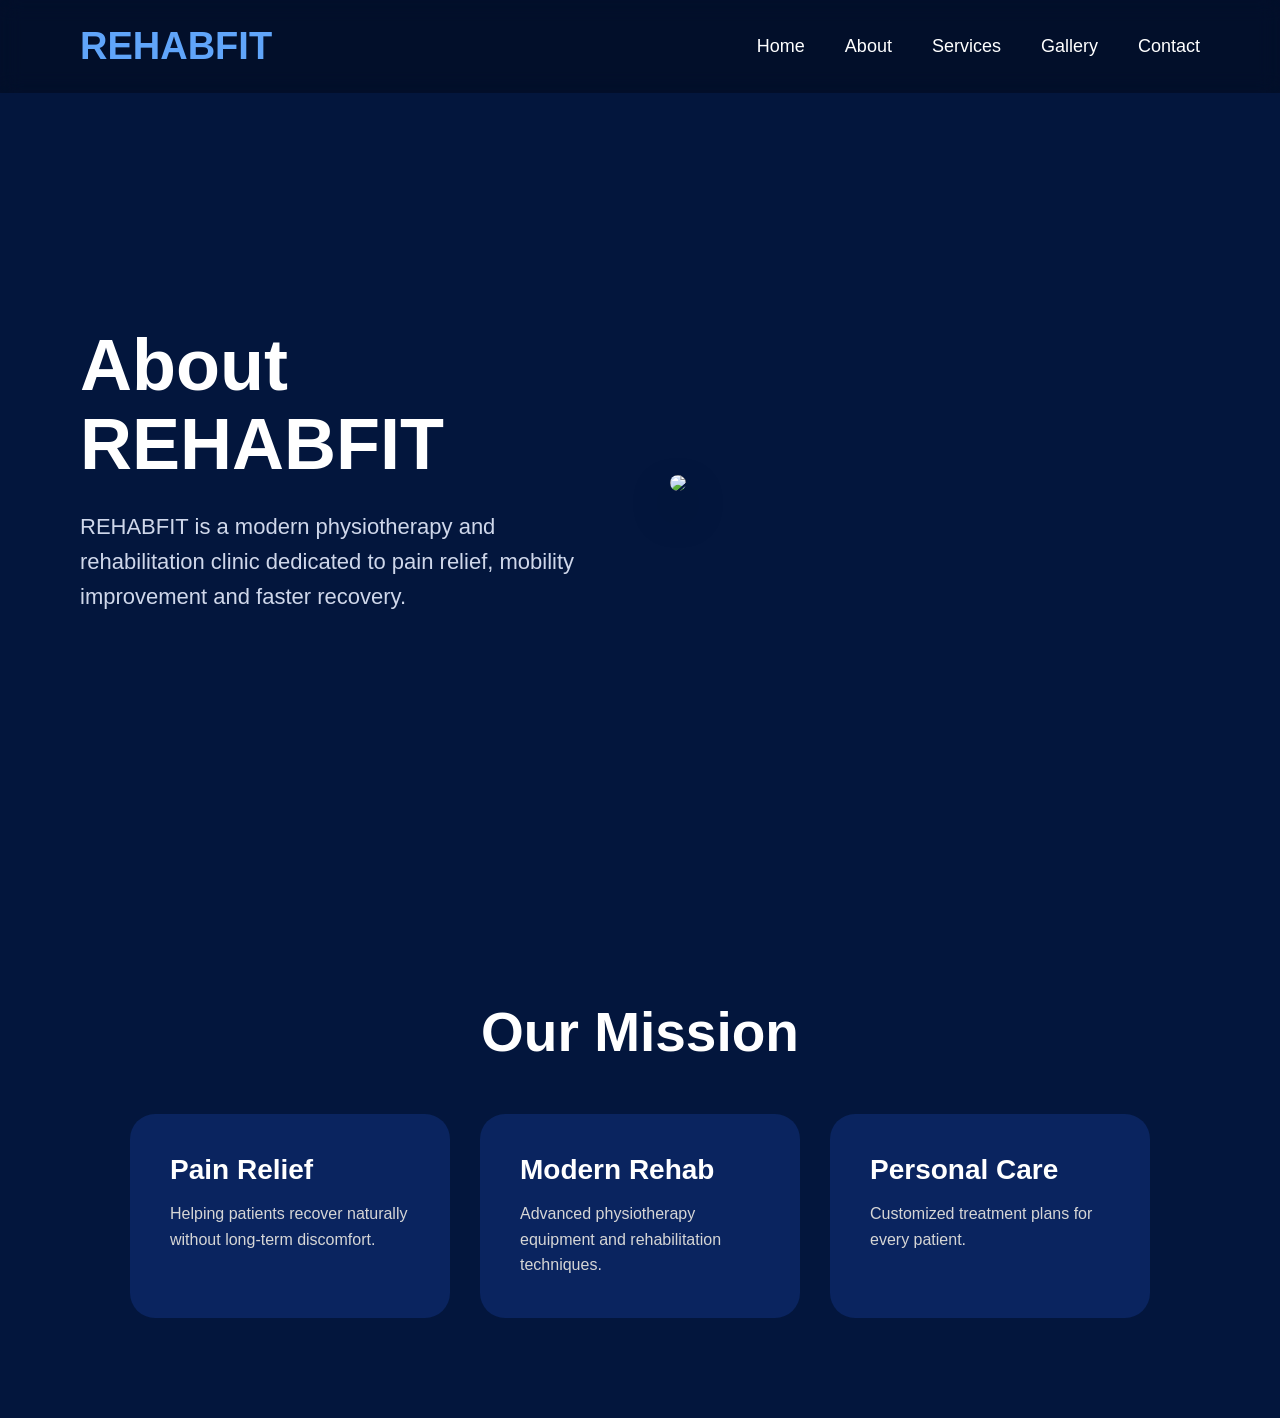
==== about.html @ e2314709 "Fixed counters and Learn More button" ====
<!DOCTYPE html>
<html lang="en">
<head>
  <meta charset="UTF-8" />
  <meta name="viewport" content="width=device-width, initial-scale=1.0"/>
  <title>About REHABFIT</title>

  <link rel="stylesheet" href="style.css">
</head>

<body>

<header>
  <nav class="navbar">
    <h1 class="logo">REHABFIT</h1>

    <ul class="nav-links">
      <li><a href="index.html">Home</a></li>
      <li><a href="about.html">About</a></li>
      <li><a href="services.html">Services</a></li>
      <li><a href="gallery.html">Gallery</a></li>
      <li><a href="contact.html">Contact</a></li>
    </ul>
  </nav>
</header>

<section class="hero">

  <div class="hero-text">
    <h2>About REHABFIT</h2>

    <p>
      REHABFIT is a modern physiotherapy and rehabilitation clinic
      dedicated to pain relief, mobility improvement and faster recovery.
    </p>
  </div>

  <div class="hero-image">
    <img src="https://images.unsplash.com/photo-1576091160399-112ba8d25d1d?q=80&w=1200&auto=format&fit=crop">
  </div>

</section>

<section class="services">

  <h2>Our Mission</h2>

  <div class="service-boxes">

    <div class="card">
      <h3>Pain Relief</h3>
      <p>Helping patients recover naturally without long-term discomfort.</p>
    </div>

    <div class="card">
      <h3>Modern Rehab</h3>
      <p>Advanced physiotherapy equipment and rehabilitation techniques.</p>
    </div>

    <div class="card">
      <h3>Personal Care</h3>
      <p>Customized treatment plans for every patient.</p>
    </div>

  </div>

</section>

</body>
</html>
---- style.css ----
*{
    margin:0;
    padding:0;
    box-sizing:border-box;
    font-family:Arial, Helvetica, sans-serif;
    scroll-behavior:smooth;
}

body{
    background:#03163d;
    color:white;
    overflow-x:hidden;
}

/* NAVBAR */

.navbar{
    position:fixed;
    top:0;
    width:100%;
    display:flex;
    justify-content:space-between;
    align-items:center;
    padding:25px 80px;
    background:rgba(0,0,0,0.3);
    backdrop-filter:blur(10px);
    z-index:1000;
}

.logo{
    font-size:38px;
    font-weight:bold;
    color:#60a5fa;
}

.nav-links{
    display:flex;
    list-style:none;
    gap:40px;
}

.nav-links a{
    text-decoration:none;
    color:white;
    font-size:18px;
    transition:0.3s;
}

.nav-links a:hover{
    color:#60a5fa;
}

/* HERO */

.hero{
    min-height:100vh;
    display:flex;
    justify-content:space-between;
    align-items:center;
    padding:150px 80px 80px;
    gap:60px;
}

.hero-text{
    width:50%;
    animation:slideLeft 1s ease;
}

.hero-text h2{
    font-size:72px;
    line-height:1.1;
    margin-bottom:25px;
}

.hero-text p{
    font-size:22px;
    color:#cfd7ea;
    margin-bottom:30px;
    line-height:1.6;
}

.hero-text button{
    padding:18px 40px;
    border:none;
    border-radius:40px;
    background:#3b82f6;
    color:white;
    font-size:18px;
    cursor:pointer;
    transition:0.3s;
}

.hero-text button:hover{
    transform:translateY(-5px);
    box-shadow:0 10px 30px rgba(59,130,246,0.4);
}

.hero-image{
    width:50%;
    animation:slideRight 1s ease;
}

.hero-image img{
    width:100%;
    border-radius:30px;
    box-shadow:0 20px 40px rgba(0,0,0,0.4);
}

/* SERVICES */

.services{
    padding:100px 80px;
}

.services h2{
    font-size:55px;
    margin-bottom:50px;
    text-align:center;
}

.service-boxes{
    display:flex;
    gap:30px;
    flex-wrap:wrap;
    justify-content:center;
}

.card{
    background:#0a245f;
    padding:40px;
    border-radius:25px;
    width:320px;
    transition:0.4s;
}

.card:hover{
    transform:translateY(-10px);
    background:#12347d;
}

.card h3{
    font-size:28px;
    margin-bottom:15px;
}

.card p{
    color:#d6d6d6;
    line-height:1.6;
}

/* ABOUT */

.about{
    display:flex;
    align-items:center;
    gap:60px;
    padding:100px 80px;
}

.about-image{
    width:50%;
}

.about-image img{
    width:100%;
    border-radius:25px;
}

.about-text{
    width:50%;
}

.about-text h2{
    font-size:55px;
    margin-bottom:20px;
}

.about-text p{
    font-size:20px;
    line-height:1.8;
    margin-bottom:30px;
    color:#d6d6d6;
}

.about-text button{
    padding:18px 40px;
    border:none;
    border-radius:40px;
    background:#3b82f6;
    color:white;
    font-size:18px;
}

/* TESTIMONIALS */

.testimonials{
    padding:100px 80px;
    text-align:center;
}

.testimonials h2{
    font-size:55px;
    margin-bottom:60px;
}

.review-container{
    display:flex;
    gap:30px;
    justify-content:center;
    flex-wrap:wrap;
}

.review{
    background:#0a245f;
    padding:35px;
    border-radius:25px;
    width:320px;
}

.review p{
    color:#d6d6d6;
    line-height:1.7;
    margin-bottom:20px;
}

.review h4{
    color:#60a5fa;
}

/* CONTACT */

.contact{
    text-align:center;
    padding:100px 20px;
}

.contact h2{
    font-size:60px;
    margin-bottom:20px;
}

.contact p{
    font-size:22px;
    margin-bottom:30px;
    color:#d6d6d6;
}

.contact button{
    padding:18px 45px;
    border:none;
    border-radius:40px;
    background:#3b82f6;
    color:white;
    font-size:18px;
}

/* WHATSAPP BUTTON */

.whatsapp{
    position:fixed;
    right:20px;
    bottom:20px;
    background:#25D366;
    color:white;
    padding:18px 22px;
    border-radius:50%;
    font-size:28px;
    text-decoration:none;
    box-shadow:0 10px 25px rgba(0,0,0,0.3);
}

/* ANIMATIONS */

@keyframes slideLeft{
    from{
        opacity:0;
        transform:translateX(-80px);
    }
    to{
        opacity:1;
        transform:translateX(0);
    }
}

@keyframes slideRight{
    from{
        opacity:0;
        transform:translateX(80px);
    }
    to{
        opacity:1;
        transform:translateX(0);
    }
}

/* MOBILE */

@media(max-width:900px){

    .navbar{
        padding:20px;
    }

    .nav-links{
        display:none;
    }

    .hero{
        flex-direction:column;
        padding:140px 20px 40px;
    }

    .hero-text,
    .hero-image,
    .about-text,
    .about-image{
        width:100%;
    }

    .hero-text h2{
        font-size:45px;
    }

    .about{
        flex-direction:column;
        padding:50px 20px;
    }

    .services{
        padding:60px 20px;
    }

    .testimonials{
        padding:60px 20px;
    }

    .contact h2{
        font-size:42px;
    }
}
/* APPOINTMENT */

.appointment{
    padding:100px 20px;
    text-align:center;
}

.appointment h2{
    font-size:55px;
    margin-bottom:40px;
}

form{
    max-width:700px;
    margin:auto;
    display:flex;
    flex-direction:column;
    gap:20px;
}

input,
textarea{
    padding:18px;
    border:none;
    border-radius:15px;
    font-size:18px;
    background:#0a245f;
    color:white;
}

textarea{
    height:180px;
    resize:none;
}

form button{
    padding:18px;
    border:none;
    border-radius:40px;
    background:#3b82f6;
    color:white;
    font-size:20px;
    cursor:pointer;
}
/* DOCTOR SECTION */

.doctor{
    display:flex;
    align-items:center;
    justify-content:space-between;
    gap:60px;
    padding:100px 80px;
}

.doctor-image{
    width:45%;
}

.doctor-image img{
    width:100%;
    border-radius:30px;
}

.doctor-text{
    width:55%;
}

.doctor-text h2{
    font-size:55px;
    margin-bottom:25px;
}

.doctor-text p{
    font-size:20px;
    color:#d6d6d6;
    line-height:1.8;
    margin-bottom:40px;
}

.stats{
    display:flex;
    gap:25px;
    flex-wrap:wrap;
}

.stat-box{
    background:#0a245f;
    padding:30px;
    border-radius:20px;
    width:180px;
    text-align:center;
}

.stat-box h3{
    font-size:40px;
    color:#60a5fa;
    margin-bottom:10px;
}

.stat-box p{
    font-size:16px;
}
.doctor{
    flex-direction:column;
    padding:60px 20px;
}

.doctor-image,
.doctor-text{
    width:100%;
}
.map{
    padding:100px 80px;
}

.map h2{
    text-align:center;
    font-size:55px;
    margin-bottom:40px;
}

.map iframe{
    border-radius:25px;
}

/* MAP */

.map-container{
    margin-top:50px;
    border-radius:25px;
    overflow:hidden;
}
.gallery{
    padding:100px 80px;
}

.gallery h2{
    text-align:center;
    font-size:55px;
    margin-bottom:50px;
}

.gallery-grid{
    display:grid;
    grid-template-columns:repeat(3,1fr);
    gap:25px;
}

.gallery-grid img{
    width:100%;
    border-radius:25px;
    height:350px;
    object-fit:cover;
    transition:0.4s;
}

.gallery-grid img:hover{
    transform:scale(1.05);
}
/* PREMIUM FOOTER */

.footer{
    background:#02112f;
    padding:80px 20px 30px;
}

.footer-container{
    display:flex;
    justify-content:space-between;
    gap:40px;
    flex-wrap:wrap;
}

.footer-box{
    width:300px;
}

.footer-box h2,
.footer-box h3{
    margin-bottom:20px;
}

.footer-box p{
    color:#cbd5e1;
    line-height:1.8;
    margin-bottom:10px;
}

.footer-box a{
    display:block;
    color:#cbd5e1;
    text-decoration:none;
    margin-bottom:12px;
}

.footer-box a:hover{
    color:#60a5fa;
}

.footer-bottom{
    text-align:center;
    margin-top:50px;
    color:#94a3b8;
}
/* MOBILE MENU */

.menu-toggle{
    display:none;
    font-size:35px;
    cursor:pointer;
}

@media(max-width:900px){

    .menu-toggle{
        display:block;
    }

    .nav-links{
        position:absolute;
        top:90px;
        right:0;
        background:#02112f;
        width:100%;
        flex-direction:column;
        align-items:center;
        padding:30px 0;
        display:none;
    }

    .nav-links.active{
        display:flex;
    }
}
/* WHATSAPP FLOAT */

.whatsapp-float{
    position:fixed;
    bottom:30px;
    right:30px;
    width:65px;
    height:65px;
    background:#25d366;
    color:white;
    border-radius:50%;
    display:flex;
    align-items:center;
    justify-content:center;
    font-size:34px;
    text-decoration:none;
    box-shadow:0 10px 25px rgba(0,0,0,0.3);
    z-index:999;
    transition:0.3s;
}

.whatsapp-float:hover{
    transform:scale(1.1);
}
/* FOOTER */

.footer{
    background:#02102b;
    padding:80px 80px 30px;
    margin-top:80px;
}

.footer-content{
    display:flex;
    justify-content:space-between;
    gap:50px;
    flex-wrap:wrap;
}

.footer-box{
    flex:1;
    min-width:250px;
}

.footer-box h2{
    font-size:38px;
    margin-bottom:20px;
}

.footer-box h3{
    font-size:28px;
    margin-bottom:20px;
}

.footer-box p{
    color:#d7d7d7;
    line-height:1.8;
    margin-bottom:10px;
}

.footer-box a{
    display:block;
    color:#d7d7d7;
    text-decoration:none;
    margin-bottom:12px;
    transition:0.3s;
}

.footer-box a:hover{
    color:#3b82f6;
    transform:translateX(5px);
}

.footer-bottom{
    text-align:center;
    margin-top:50px;
    padding-top:20px;
    border-top:1px solid rgba(255,255,255,0.1);
    color:#cfcfcf;
}
.card i{
    font-size:45px;
    color:#60a5fa;
    margin-bottom:25px;
    transition:0.3s;
}

.card:hover i{
    transform:scale(1.2) rotate(5deg);
}
.footer-box a{
    color:#d7d7d7;
    text-decoration:none;
    margin-bottom:12px;
    display:block;
    transition:0.3s;
}

.footer-box a:hover{
    color:#3b82f6;
    transform:translateX(5px);
}
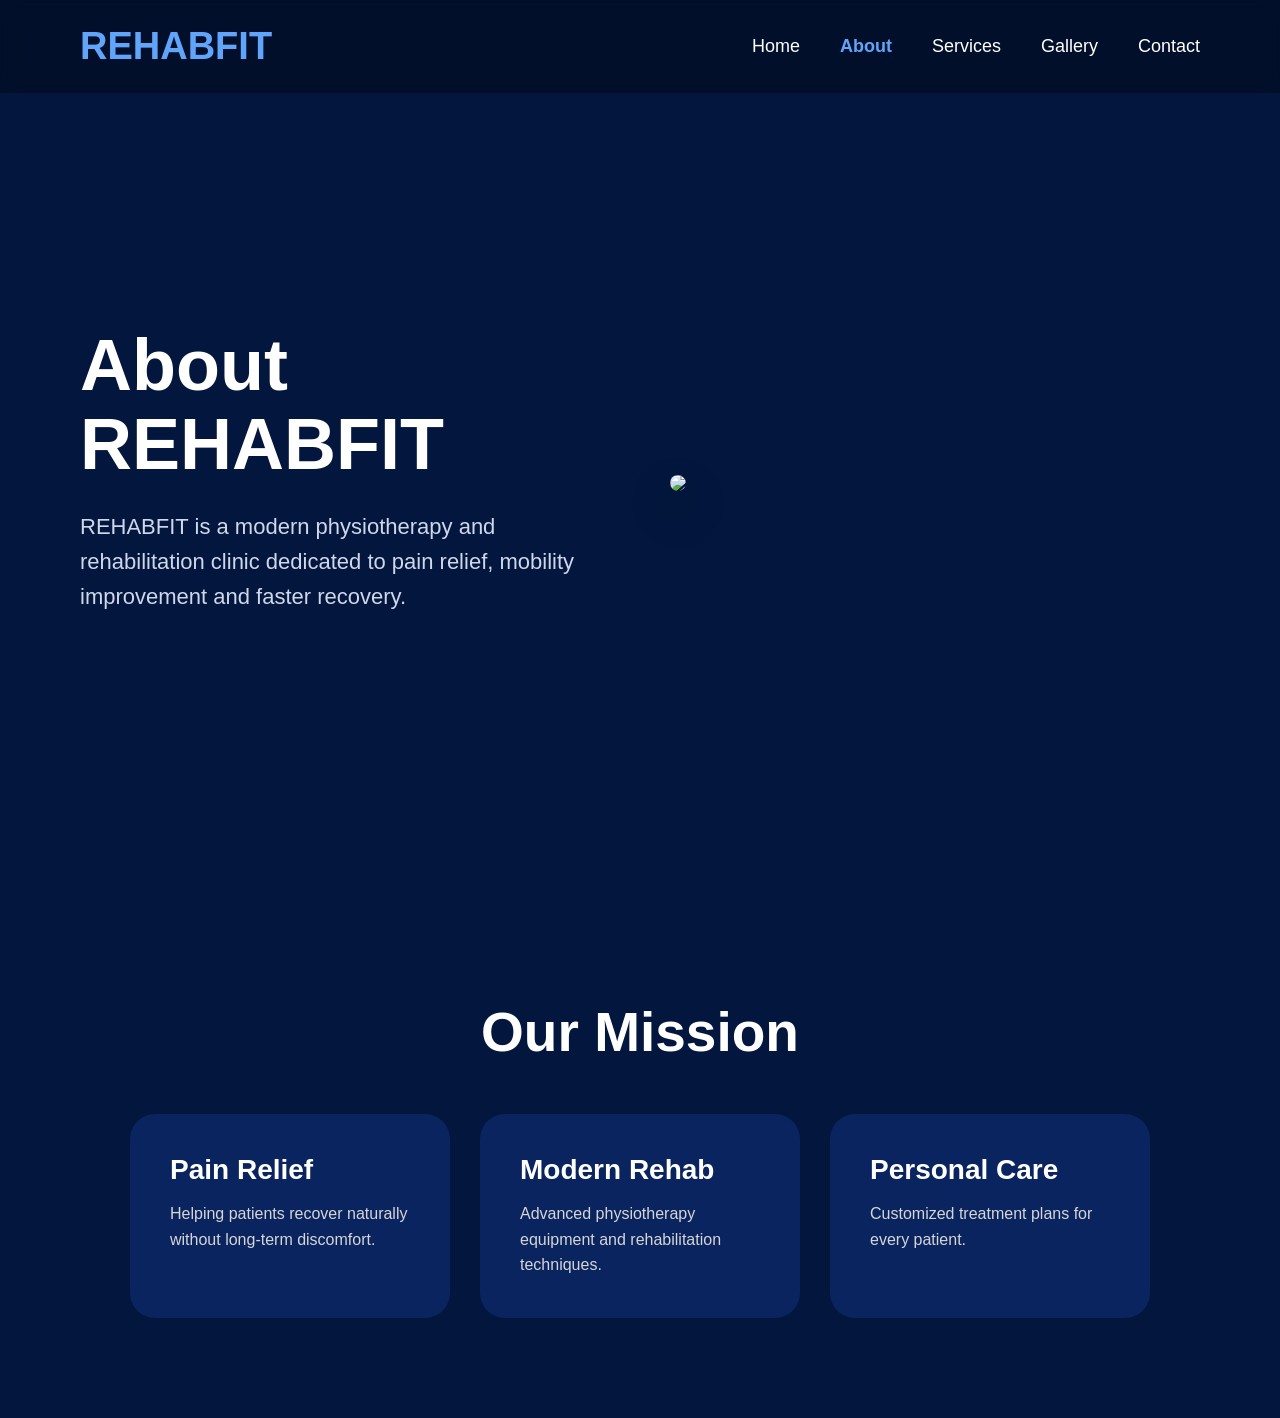
==== commit 6aad3581: "Added mobile menu and premium footer" ====
--- a/about.html
+++ b/about.html
@@ -16,7 +16,7 @@
 
     <ul class="nav-links">
       <li><a href="index.html">Home</a></li>
-      <li><a href="about.html">About</a></li>
+      <li><a class="active" href="about.html">About</a></li>
       <li><a href="services.html">Services</a></li>
       <li><a href="gallery.html">Gallery</a></li>
       <li><a href="contact.html">Contact</a></li>
--- a/style.css
+++ b/style.css
@@ -673,4 +673,95 @@
 .footer-box a:hover{
     color:#3b82f6;
     transform:translateX(5px);
-}+}/* FAQ */
+
+.faq{
+    padding:100px 80px;
+}
+
+.faq h2{
+    text-align:center;
+    font-size:55px;
+    margin-bottom:50px;
+}
+
+.faq-container{
+    display:flex;
+    flex-direction:column;
+    gap:25px;
+}
+
+.faq-box{
+    background:#0a245f;
+    padding:35px;
+    border-radius:20px;
+    transition:0.3s;
+}
+
+.faq-box:hover{
+    transform:translateY(-5px);
+    background:#12347d;
+}
+
+.faq-box h3{
+    margin-bottom:15px;
+    font-size:28px;
+}
+
+.faq-box p{
+    color:#d6d6d6;
+    line-height:1.7;
+}
+/* LOADER */
+
+#loader{
+    position:fixed;
+    width:100%;
+    height:100vh;
+    background:#03163d;
+    display:flex;
+    flex-direction:column;
+    justify-content:center;
+    align-items:center;
+    z-index:99999;
+}
+
+.spinner{
+    width:80px;
+    height:80px;
+    border:8px solid rgba(255,255,255,0.2);
+    border-top:8px solid #60a5fa;
+    border-radius:50%;
+    animation:spin 1s linear infinite;
+    margin-bottom:25px;
+}
+
+#loader h2{
+    font-size:42px;
+    letter-spacing:3px;
+    color:white;
+}
+
+@keyframes spin{
+    100%{
+        transform:rotate(360deg);
+    }
+}
+/* SCROLL PROGRESS BAR */
+
+#progress-bar{
+    position:fixed;
+    top:0;
+    left:0;
+    width:0%;
+    height:5px;
+    background:#60a5fa;
+    z-index:999999;
+    transition:0.1s;
+}
+/* ACTIVE NAVBAR */
+
+.nav-links a.active{
+    color:#60a5fa;
+    font-weight:bold;
+}
